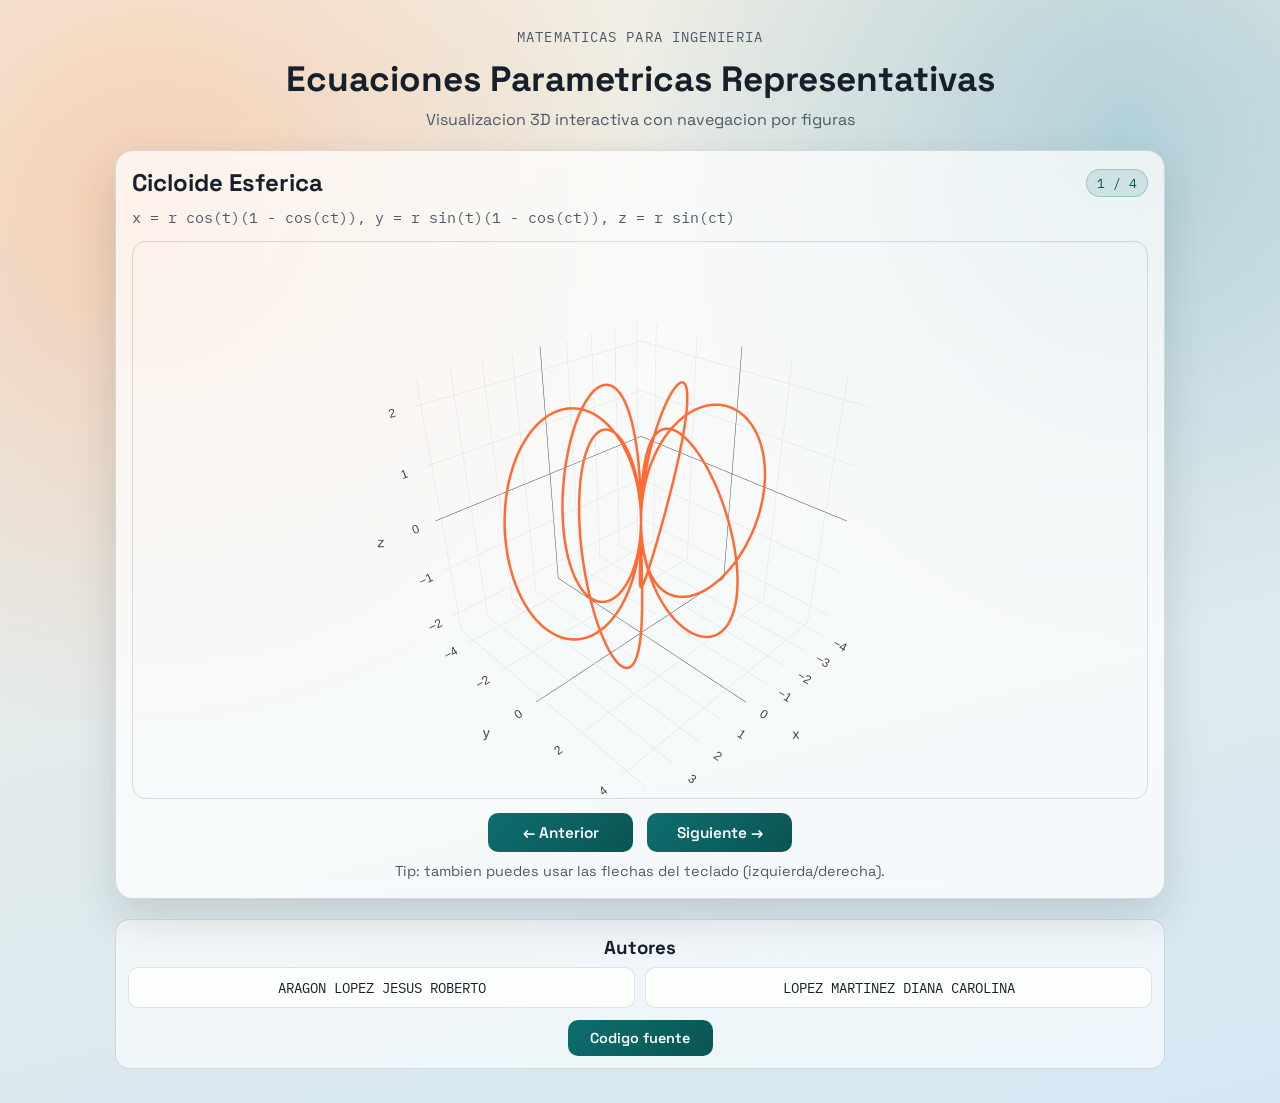
==== docs/index.html @ 1b9a90c6 "Organize scripts, publish the 3D viewer on GitHub Pages, bilingual README" ====
<!doctype html>
<html lang="es">
<head>
  <meta charset="UTF-8" />
  <meta name="viewport" content="width=device-width, initial-scale=1.0" />
  <title>Curvas Parametricas 3D</title>
  <link rel="preconnect" href="https://fonts.googleapis.com" />
  <link rel="preconnect" href="https://fonts.gstatic.com" crossorigin />
  <link href="https://fonts.googleapis.com/css2?family=Space+Grotesk:wght@400;500;700&family=IBM+Plex+Mono:wght@400;600&display=swap" rel="stylesheet" />
  <link rel="stylesheet" href="styles.css" />
  <script src="https://cdn.plot.ly/plotly-2.35.2.min.js"></script>
</head>
<body>
  <main class="page">
    <header class="hero">
      <p class="kicker">Matematicas Para Ingenieria</p>
      <h1>Ecuaciones Parametricas Representativas</h1>
      <p class="subtitle">Visualizacion 3D interactiva con navegacion por figuras</p>
    </header>

    <section class="viewer-card">
      <div class="viewer-head">
        <h2 id="curveTitle">Cargando...</h2>
        <span id="curveCounter" class="counter"></span>
      </div>

      <p id="curveEquation" class="equation"></p>

      <div id="plot" class="plot"></div>

      <div class="controls">
        <button id="prevBtn" aria-label="Figura anterior">&#8592; Anterior</button>
        <button id="nextBtn" aria-label="Figura siguiente">Siguiente &#8594;</button>
      </div>

      <p class="hint">Tip: tambien puedes usar las flechas del teclado (izquierda/derecha).</p>
    </section>

    <footer class="authors">
      <h3>Autores</h3>
      <div class="authors-grid">
        <p class="author-card">ARAGON LOPEZ JESUS ROBERTO</p>
        <p class="author-card">LOPEZ MARTINEZ DIANA CAROLINA</p>
      </div>
      <a
        class="source-btn"
        href="https://github.com/RobiiAragon/MatematicasParaIngenieria/blob/main/Grafica%20de%20figuras.py"
        target="_blank"
        rel="noopener noreferrer"
      >
        Codigo fuente
      </a>
    </footer>
  </main>

  <script src="app.js"></script>
</body>
</html>
---- docs/styles.css ----
:root {
  --bg-top: #f4efe2;
  --bg-bottom: #d4e8f4;
  --panel: rgba(255, 255, 255, 0.72);
  --text: #17202a;
  --muted: #4c5968;
  --accent: #0d6e6e;
  --accent-strong: #0b5454;
  --border: rgba(23, 32, 42, 0.14);
  --shadow: 0 18px 44px rgba(23, 32, 42, 0.15);
}

* {
  box-sizing: border-box;
}

body {
  margin: 0;
  min-height: 100vh;
  font-family: "Space Grotesk", sans-serif;
  color: var(--text);
  background:
    radial-gradient(circle at 12% 20%, rgba(255, 147, 86, 0.34), transparent 36%),
    radial-gradient(circle at 88% 12%, rgba(20, 130, 180, 0.26), transparent 34%),
    linear-gradient(165deg, var(--bg-top), var(--bg-bottom));
}

.page {
  width: min(1050px, 92vw);
  margin: 0 auto;
  padding: 28px 0 34px;
}

.hero {
  text-align: center;
  margin-bottom: 20px;
  animation: reveal 0.7s ease-out;
}

.kicker {
  margin: 0;
  font-family: "IBM Plex Mono", monospace;
  letter-spacing: 0.08em;
  font-size: 0.86rem;
  color: var(--muted);
  text-transform: uppercase;
}

.hero h1 {
  margin: 10px 0 8px;
  font-size: clamp(1.6rem, 3vw, 2.2rem);
}

.subtitle {
  margin: 0;
  color: var(--muted);
}

.viewer-card {
  background: var(--panel);
  backdrop-filter: blur(8px);
  border: 1px solid var(--border);
  border-radius: 18px;
  padding: 16px 16px 18px;
  box-shadow: var(--shadow);
  animation: reveal 0.9s ease-out;
}

.viewer-head {
  display: flex;
  gap: 12px;
  justify-content: space-between;
  align-items: center;
  flex-wrap: wrap;
}

.viewer-head h2 {
  margin: 0;
}

.counter {
  background: rgba(13, 110, 110, 0.13);
  color: var(--accent-strong);
  border: 1px solid rgba(13, 110, 110, 0.25);
  border-radius: 999px;
  padding: 4px 10px;
  font-family: "IBM Plex Mono", monospace;
  font-size: 0.84rem;
}

.equation {
  margin: 10px 0 14px;
  color: var(--muted);
  font-family: "IBM Plex Mono", monospace;
  font-size: 0.92rem;
}

.plot {
  width: 100%;
  height: clamp(360px, 62vh, 620px);
  border-radius: 14px;
  overflow: hidden;
  border: 1px solid var(--border);
}

.controls {
  display: flex;
  justify-content: center;
  gap: 14px;
  margin-top: 14px;
}

button {
  border: 0;
  border-radius: 10px;
  padding: 10px 14px;
  min-width: 145px;
  font-size: 0.96rem;
  font-weight: 600;
  font-family: inherit;
  color: #fff;
  background: linear-gradient(135deg, var(--accent), var(--accent-strong));
  cursor: pointer;
  transition: transform 0.15s ease, filter 0.15s ease;
}

button:hover {
  transform: translateY(-1px);
  filter: brightness(1.06);
}

button:active {
  transform: translateY(0);
}

.hint {
  text-align: center;
  margin: 10px 0 0;
  color: var(--muted);
  font-size: 0.9rem;
}

.authors {
  margin-top: 20px;
  text-align: center;
  background: rgba(255, 255, 255, 0.58);
  border: 1px solid var(--border);
  border-radius: 14px;
  padding: 12px;
}

.authors h3 {
  margin: 4px 0 8px;
}

.authors-grid {
  display: grid;
  grid-template-columns: repeat(2, minmax(0, 1fr));
  gap: 10px;
  margin: 8px 0 12px;
}

.author-card {
  margin: 0;
  padding: 10px;
  border-radius: 10px;
  border: 1px solid rgba(23, 32, 42, 0.12);
  background: rgba(255, 255, 255, 0.82);
  font-family: "IBM Plex Mono", monospace;
  font-size: 0.9rem;
}

.source-btn {
  display: inline-block;
  text-decoration: none;
  border-radius: 10px;
  padding: 9px 14px;
  min-width: 145px;
  font-size: 0.9rem;
  font-weight: 600;
  font-family: inherit;
  color: #fff;
  background: linear-gradient(135deg, var(--accent), var(--accent-strong));
  transition: transform 0.15s ease, filter 0.15s ease;
}

.source-btn:hover {
  transform: translateY(-1px);
  filter: brightness(1.06);
}

.source-btn:active {
  transform: translateY(0);
}

@keyframes reveal {
  from {
    opacity: 0;
    transform: translateY(10px);
  }
  to {
    opacity: 1;
    transform: translateY(0);
  }
}

@media (max-width: 720px) {
  .viewer-card {
    padding: 12px;
  }

  .controls {
    flex-direction: column;
    align-items: center;
  }

  button {
    width: min(280px, 100%);
  }

  .authors-grid {
    grid-template-columns: 1fr;
  }
}
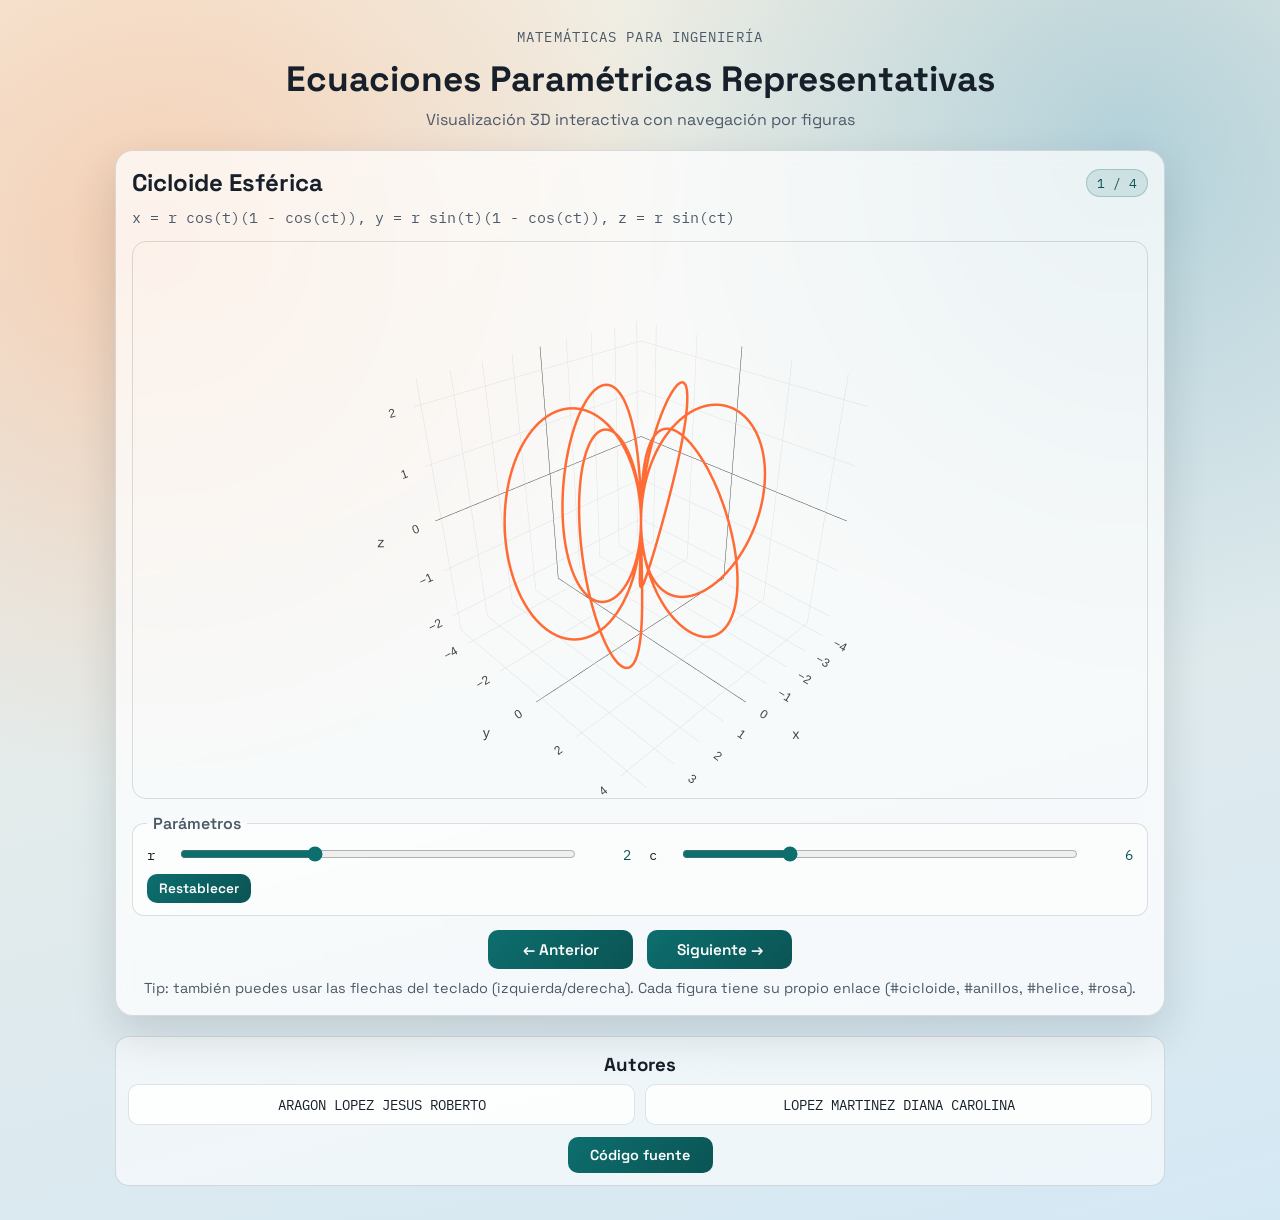
==== commit 2ba2d8d1: "Viewer: live parameter sliders and per-curve links; fix broken source link, tests and CI - docs: sli" ====
--- a/docs/index.html
+++ b/docs/index.html
@@ -3,37 +3,51 @@
 <head>
   <meta charset="UTF-8" />
   <meta name="viewport" content="width=device-width, initial-scale=1.0" />
-  <title>Curvas Parametricas 3D</title>
+  <title>Curvas Paramétricas 3D · Matemáticas para Ingeniería</title>
+  <meta name="description" content="Visualizador 3D interactivo de curvas paramétricas (cicloide esférica, anillos sinusoidales, hélice esférica y rosa cónica) con parámetros ajustables." />
+  <meta property="og:title" content="Curvas Paramétricas 3D" />
+  <meta property="og:description" content="Visualizador 3D interactivo de curvas paramétricas con parámetros ajustables." />
+  <meta property="og:type" content="website" />
+  <meta property="og:url" content="https://robiiaragon.github.io/MatematicasParaIngenieria/" />
+  <meta name="theme-color" content="#0d6e6e" />
+  <link rel="icon" href="data:image/svg+xml,%3Csvg xmlns='http://www.w3.org/2000/svg' viewBox='0 0 100 100'%3E%3Ctext y='.9em' font-size='90'%3E%E2%88%AE%3C/text%3E%3C/svg%3E" />
   <link rel="preconnect" href="https://fonts.googleapis.com" />
   <link rel="preconnect" href="https://fonts.gstatic.com" crossorigin />
   <link href="https://fonts.googleapis.com/css2?family=Space+Grotesk:wght@400;500;700&family=IBM+Plex+Mono:wght@400;600&display=swap" rel="stylesheet" />
   <link rel="stylesheet" href="styles.css" />
-  <script src="https://cdn.plot.ly/plotly-2.35.2.min.js"></script>
+  <script defer src="https://cdn.plot.ly/plotly-2.35.2.min.js"></script>
+  <script defer src="app.js"></script>
 </head>
 <body>
   <main class="page">
     <header class="hero">
-      <p class="kicker">Matematicas Para Ingenieria</p>
-      <h1>Ecuaciones Parametricas Representativas</h1>
-      <p class="subtitle">Visualizacion 3D interactiva con navegacion por figuras</p>
+      <p class="kicker">Matemáticas Para Ingeniería</p>
+      <h1>Ecuaciones Paramétricas Representativas</h1>
+      <p class="subtitle">Visualización 3D interactiva con navegación por figuras</p>
     </header>
 
     <section class="viewer-card">
       <div class="viewer-head">
-        <h2 id="curveTitle">Cargando...</h2>
+        <h2 id="curveTitle" aria-live="polite">Cargando…</h2>
         <span id="curveCounter" class="counter"></span>
       </div>
 
       <p id="curveEquation" class="equation"></p>
 
-      <div id="plot" class="plot"></div>
+      <div id="plot" class="plot" role="img" aria-label="Gráfica 3D"></div>
+
+      <fieldset class="params-box">
+        <legend>Parámetros</legend>
+        <div id="params" class="params"></div>
+        <button id="resetBtn" type="button" class="reset">Restablecer</button>
+      </fieldset>
 
       <div class="controls">
-        <button id="prevBtn" aria-label="Figura anterior">&#8592; Anterior</button>
-        <button id="nextBtn" aria-label="Figura siguiente">Siguiente &#8594;</button>
+        <button id="prevBtn" type="button" aria-label="Figura anterior">&#8592; Anterior</button>
+        <button id="nextBtn" type="button" aria-label="Figura siguiente">Siguiente &#8594;</button>
       </div>
 
-      <p class="hint">Tip: tambien puedes usar las flechas del teclado (izquierda/derecha).</p>
+      <p class="hint">Tip: también puedes usar las flechas del teclado (izquierda/derecha). Cada figura tiene su propio enlace (#cicloide, #anillos, #helice, #rosa).</p>
     </section>
 
     <footer class="authors">
@@ -44,15 +58,13 @@
       </div>
       <a
         class="source-btn"
-        href="https://github.com/RobiiAragon/MatematicasParaIngenieria/blob/main/Grafica%20de%20figuras.py"
+        href="https://github.com/RobiiAragon/MatematicasParaIngenieria/blob/main/scripts/parametric_curves_3d.py"
         target="_blank"
         rel="noopener noreferrer"
       >
-        Codigo fuente
+        Código fuente
       </a>
     </footer>
   </main>
-
-  <script src="app.js"></script>
 </body>
 </html>
--- a/docs/styles.css
+++ b/docs/styles.css
@@ -222,3 +222,65 @@
     grid-template-columns: 1fr;
   }
 }
+
+.params-box {
+  margin: 14px 0 0;
+  padding: 10px 14px 12px;
+  border: 1px solid var(--border);
+  border-radius: 12px;
+  background: rgba(255, 255, 255, 0.55);
+}
+
+.params-box legend {
+  padding: 0 6px;
+  font-weight: 600;
+  color: var(--muted);
+}
+
+.params {
+  display: grid;
+  grid-template-columns: repeat(auto-fit, minmax(200px, 1fr));
+  gap: 8px 18px;
+}
+
+.param {
+  display: grid;
+  grid-template-columns: 1.6em 1fr 3.4em;
+  align-items: center;
+  gap: 8px;
+  font-family: "IBM Plex Mono", monospace;
+  font-size: 0.9rem;
+}
+
+.param input {
+  width: 100%;
+  accent-color: var(--accent);
+}
+
+.param output {
+  text-align: right;
+  color: var(--accent-strong);
+}
+
+button.reset {
+  margin-top: 10px;
+  min-width: 0;
+  padding: 6px 12px;
+  font-size: 0.85rem;
+}
+
+button:focus-visible,
+.source-btn:focus-visible,
+.param input:focus-visible {
+  outline: 3px solid #ff6b35;
+  outline-offset: 2px;
+}
+
+@media (prefers-reduced-motion: reduce) {
+  *,
+  *::before,
+  *::after {
+    animation: none !important;
+    transition: none !important;
+  }
+}
